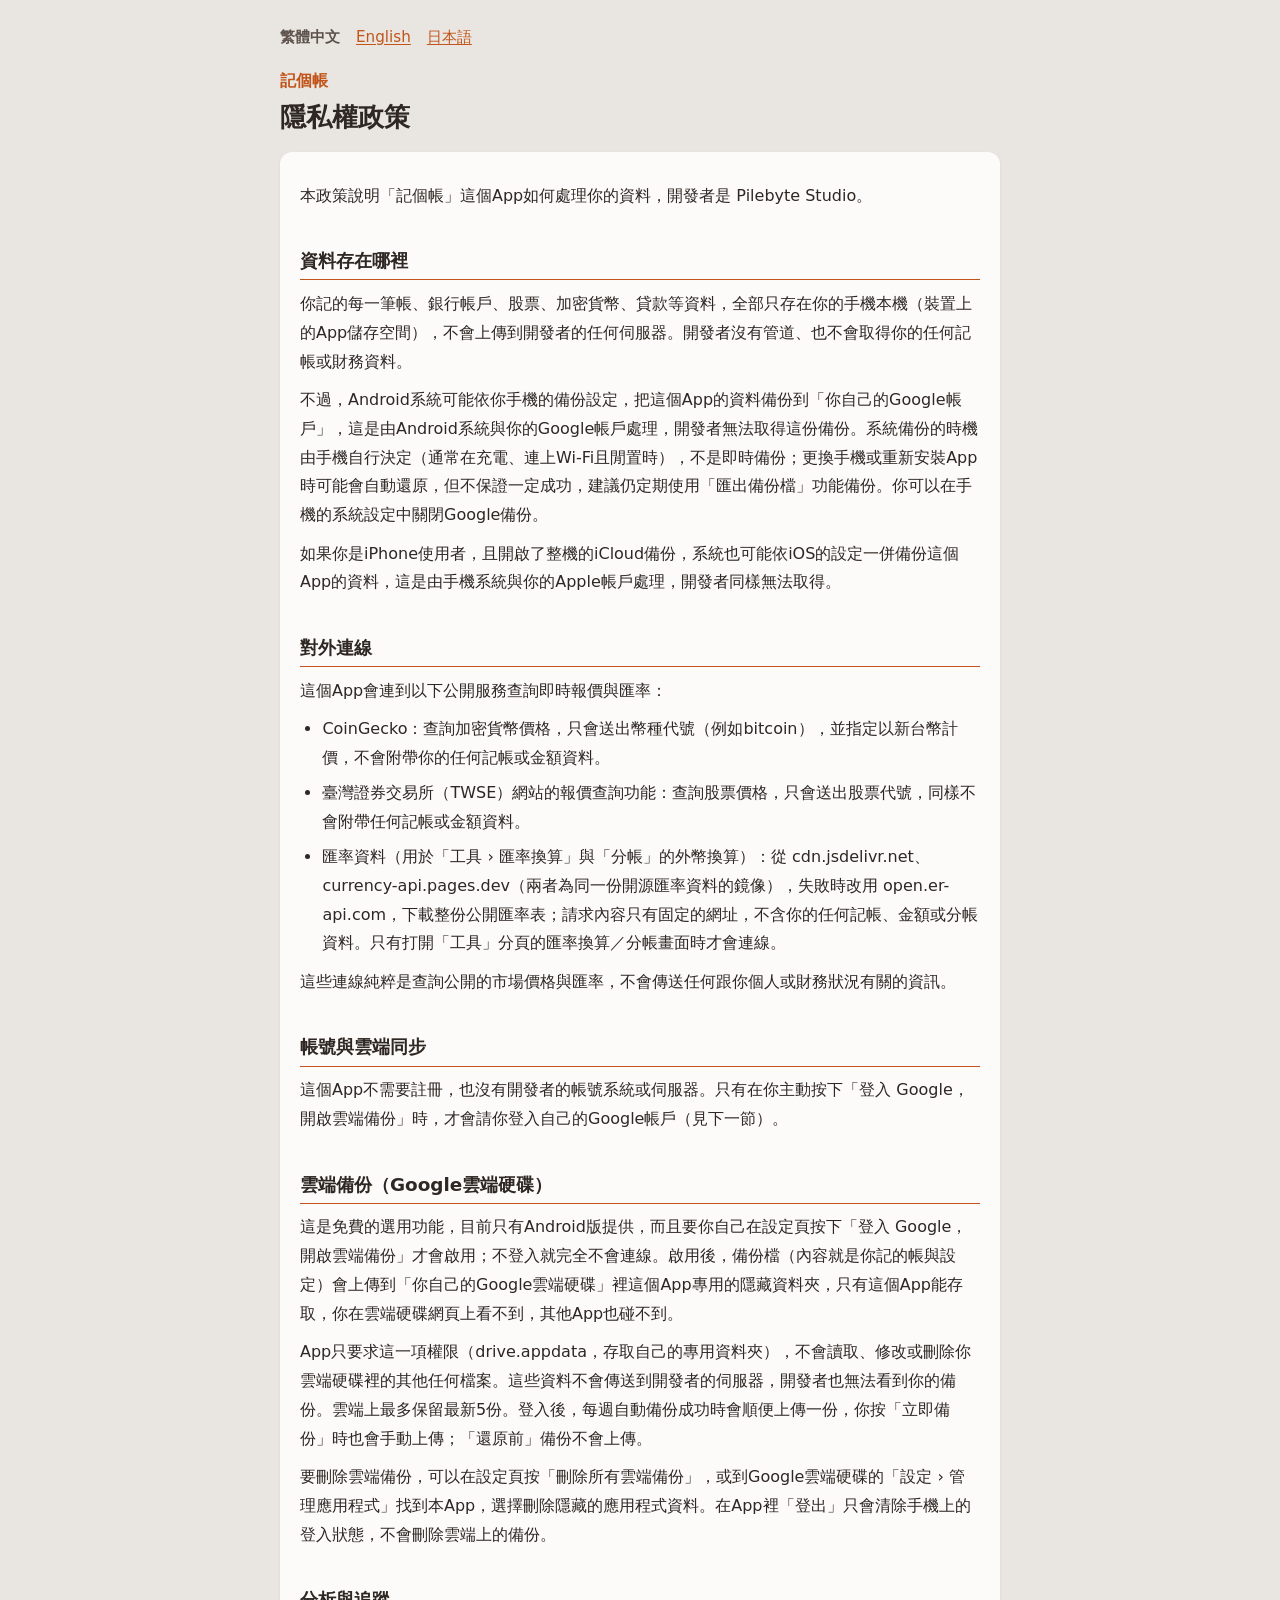
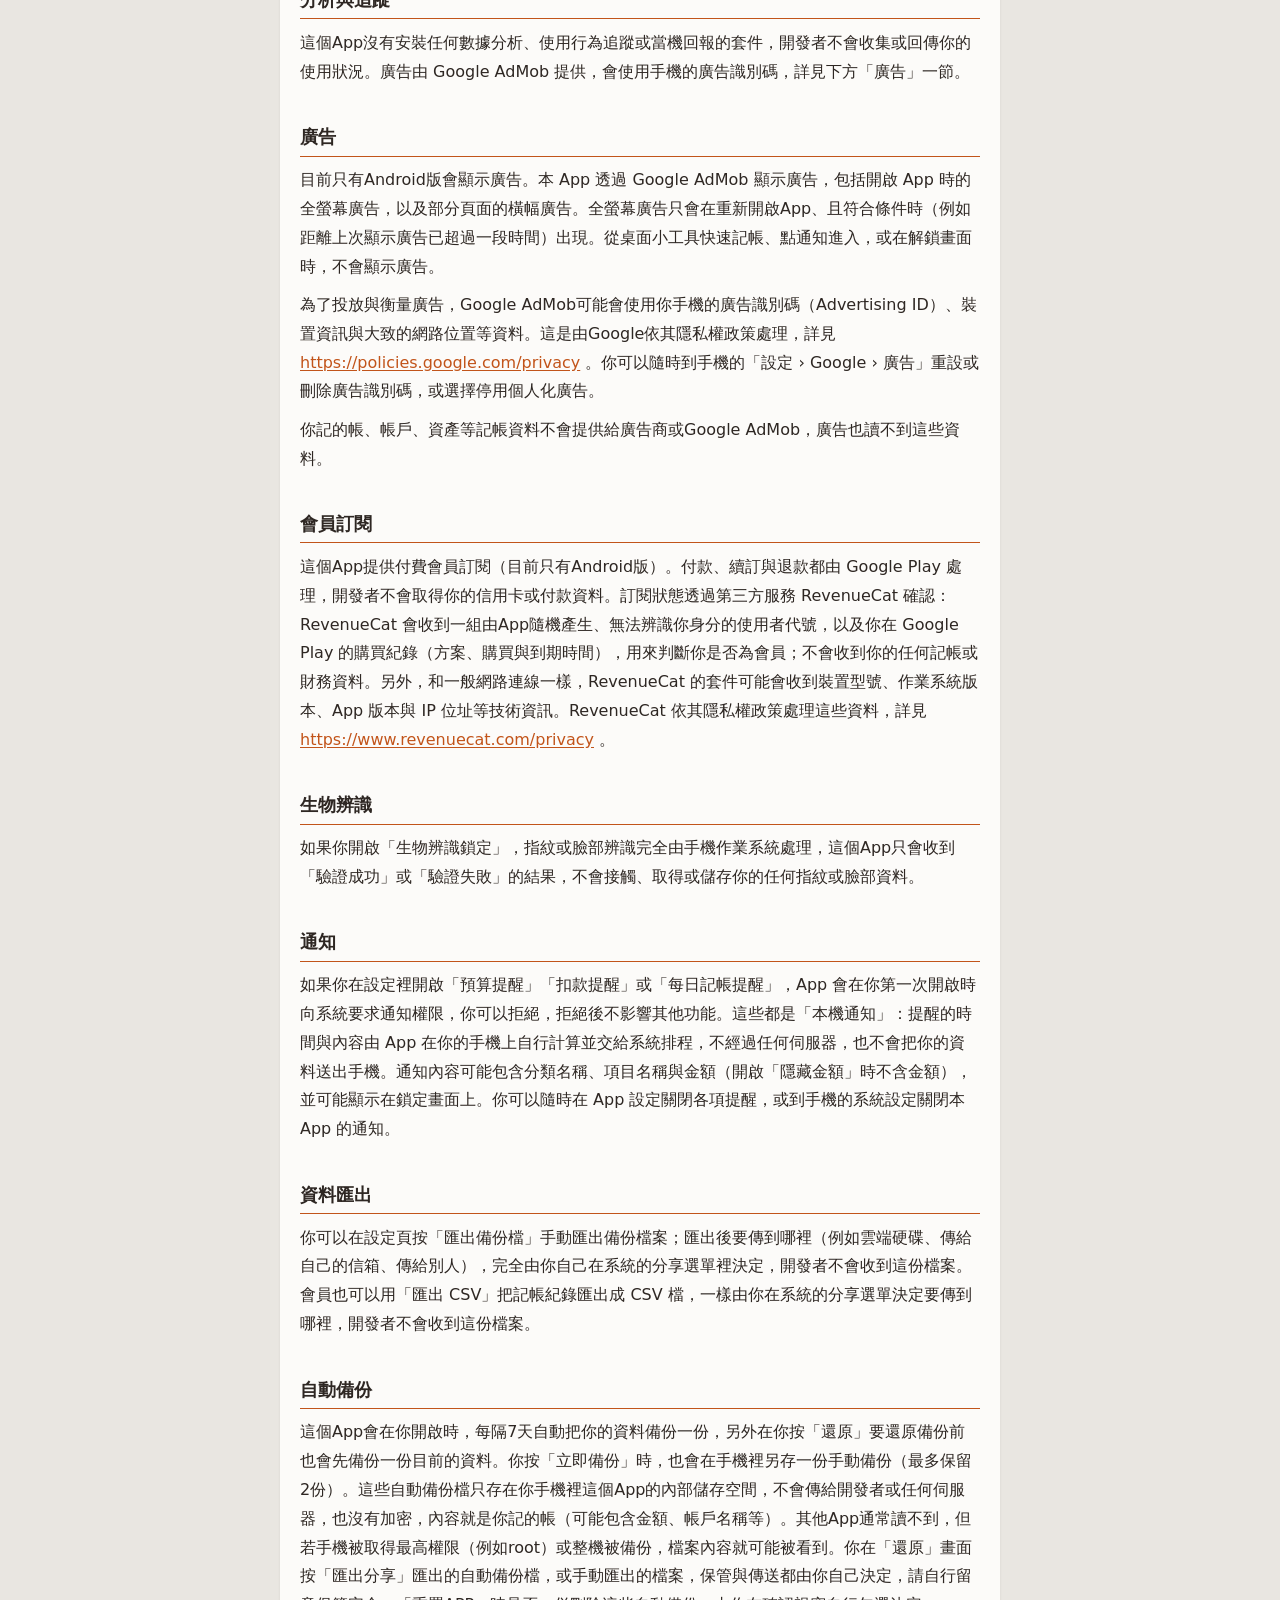
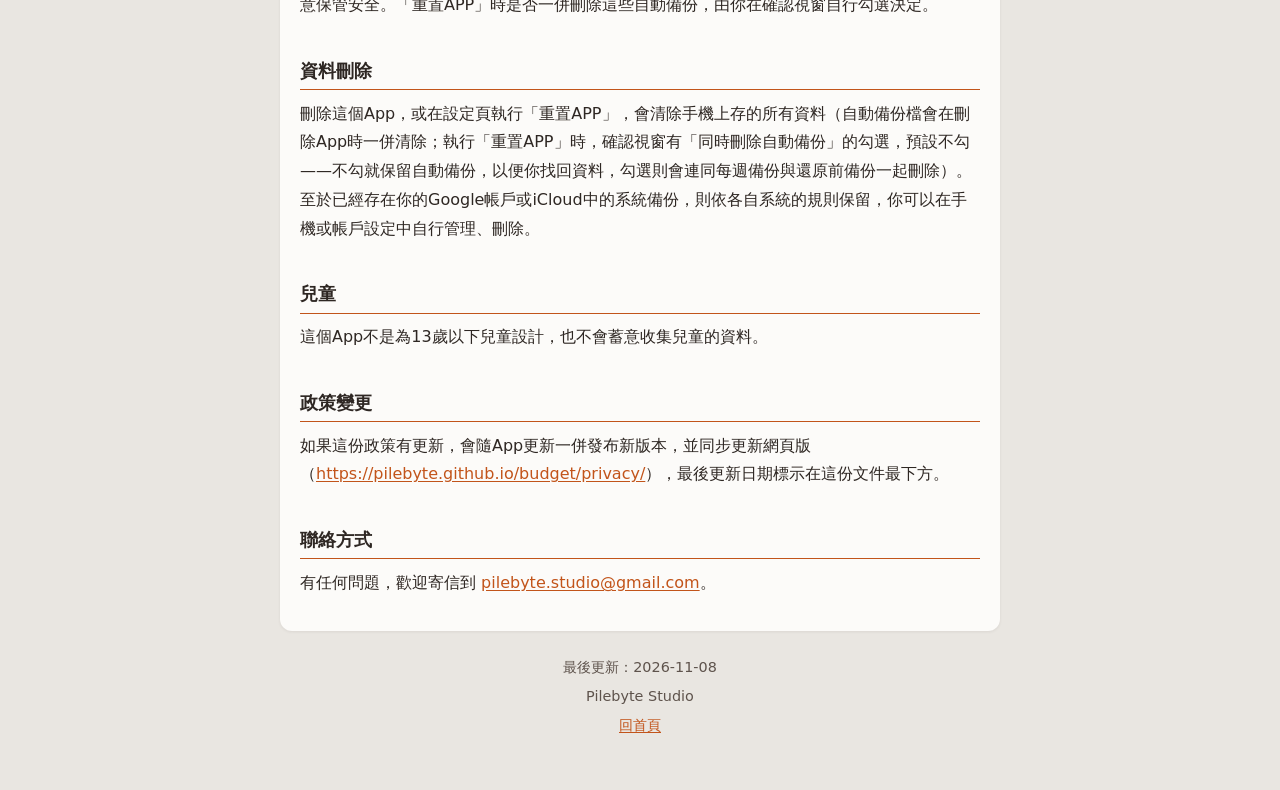
==== budget/privacy/index.html @ ee5a8f71 "上線 Pilebyte 開發者網站：首頁與記個帳三語隱私權政策 Co-Authored-By: Claude Sonnet 5.5 <noreply@anthropic.com>" ====
<!doctype html>
<html lang="zh-Hant">
<head>
<meta charset="utf-8">
<meta name="viewport" content="width=device-width, initial-scale=1">
<title>隱私權政策｜記個帳</title>
<meta name="description" content="記個帳 隱私權政策">
<link rel="canonical" href="https://pilebyte.github.io/budget/privacy/">
<link rel="alternate" hreflang="zh-Hant" href="https://pilebyte.github.io/budget/privacy/">
<link rel="alternate" hreflang="en" href="https://pilebyte.github.io/budget/privacy/en/">
<link rel="alternate" hreflang="ja" href="https://pilebyte.github.io/budget/privacy/ja/">
<link rel="alternate" hreflang="x-default" href="https://pilebyte.github.io/budget/privacy/">
<link rel="stylesheet" href="../../assets/site.css">
</head>
<body>
<header class="page-header">
<nav class="lang-switch" aria-label="Language">
<span aria-current="page">繁體中文</span>
<a href="https://pilebyte.github.io/budget/privacy/en/" hreflang="en" lang="en">English</a>
<a href="https://pilebyte.github.io/budget/privacy/ja/" hreflang="ja" lang="ja">日本語</a>
</nav>
<p class="app-name">記個帳</p>
<h1>隱私權政策</h1>
</header>
<main class="card">
<p>本政策說明「記個帳」這個App如何處理你的資料，開發者是 Pilebyte Studio。</p>
<h2>資料存在哪裡</h2>
<p>你記的每一筆帳、銀行帳戶、股票、加密貨幣、貸款等資料，全部只存在你的手機本機（裝置上的App儲存空間），不會上傳到開發者的任何伺服器。開發者沒有管道、也不會取得你的任何記帳或財務資料。</p>
<p>不過，Android系統可能依你手機的備份設定，把這個App的資料備份到「你自己的Google帳戶」，這是由Android系統與你的Google帳戶處理，開發者無法取得這份備份。系統備份的時機由手機自行決定（通常在充電、連上Wi-Fi且閒置時），不是即時備份；更換手機或重新安裝App時可能會自動還原，但不保證一定成功，建議仍定期使用「匯出備份檔」功能備份。你可以在手機的系統設定中關閉Google備份。</p>
<p>如果你是iPhone使用者，且開啟了整機的iCloud備份，系統也可能依iOS的設定一併備份這個App的資料，這是由手機系統與你的Apple帳戶處理，開發者同樣無法取得。</p>
<h2>對外連線</h2>
<p>這個App會連到以下公開服務查詢即時報價與匯率：</p>
<ul>
<li>CoinGecko：查詢加密貨幣價格，只會送出幣種代號（例如bitcoin），並指定以新台幣計價，不會附帶你的任何記帳或金額資料。</li>
<li>臺灣證券交易所（TWSE）網站的報價查詢功能：查詢股票價格，只會送出股票代號，同樣不會附帶任何記帳或金額資料。</li>
<li>匯率資料（用於「工具 › 匯率換算」與「分帳」的外幣換算）：從 cdn.jsdelivr.net、currency-api.pages.dev（兩者為同一份開源匯率資料的鏡像），失敗時改用 open.er-api.com，下載整份公開匯率表；請求內容只有固定的網址，不含你的任何記帳、金額或分帳資料。只有打開「工具」分頁的匯率換算／分帳畫面時才會連線。</li>
</ul>
<p>這些連線純粹是查詢公開的市場價格與匯率，不會傳送任何跟你個人或財務狀況有關的資訊。</p>
<h2>帳號與雲端同步</h2>
<p>這個App不需要註冊，也沒有開發者的帳號系統或伺服器。只有在你主動按下「登入 Google，開啟雲端備份」時，才會請你登入自己的Google帳戶（見下一節）。</p>
<h2>雲端備份（Google雲端硬碟）</h2>
<p>這是免費的選用功能，目前只有Android版提供，而且要你自己在設定頁按下「登入 Google，開啟雲端備份」才會啟用；不登入就完全不會連線。啟用後，備份檔（內容就是你記的帳與設定）會上傳到「你自己的Google雲端硬碟」裡這個App專用的隱藏資料夾，只有這個App能存取，你在雲端硬碟網頁上看不到，其他App也碰不到。</p>
<p>App只要求這一項權限（drive.appdata，存取自己的專用資料夾），不會讀取、修改或刪除你雲端硬碟裡的其他任何檔案。這些資料不會傳送到開發者的伺服器，開發者也無法看到你的備份。雲端上最多保留最新5份。登入後，每週自動備份成功時會順便上傳一份，你按「立即備份」時也會手動上傳；「還原前」備份不會上傳。</p>
<p>要刪除雲端備份，可以在設定頁按「刪除所有雲端備份」，或到Google雲端硬碟的「設定 › 管理應用程式」找到本App，選擇刪除隱藏的應用程式資料。在App裡「登出」只會清除手機上的登入狀態，不會刪除雲端上的備份。</p>
<h2>分析與追蹤</h2>
<p>這個App沒有安裝任何數據分析、使用行為追蹤或當機回報的套件，開發者不會收集或回傳你的使用狀況。廣告由 Google AdMob 提供，會使用手機的廣告識別碼，詳見下方「廣告」一節。</p>
<h2>廣告</h2>
<p>目前只有Android版會顯示廣告。本 App 透過 Google AdMob 顯示廣告，包括開啟 App 時的全螢幕廣告，以及部分頁面的橫幅廣告。全螢幕廣告只會在重新開啟App、且符合條件時（例如距離上次顯示廣告已超過一段時間）出現。從桌面小工具快速記帳、點通知進入，或在解鎖畫面時，不會顯示廣告。</p>
<p>為了投放與衡量廣告，Google AdMob可能會使用你手機的廣告識別碼（Advertising ID）、裝置資訊與大致的網路位置等資料。這是由Google依其隱私權政策處理，詳見 <a href="https://policies.google.com/privacy">https://policies.google.com/privacy</a> 。你可以隨時到手機的「設定 › Google › 廣告」重設或刪除廣告識別碼，或選擇停用個人化廣告。</p>
<p>你記的帳、帳戶、資產等記帳資料不會提供給廣告商或Google AdMob，廣告也讀不到這些資料。</p>
<h2>會員訂閱</h2>
<p>這個App提供付費會員訂閱（目前只有Android版）。付款、續訂與退款都由 Google Play 處理，開發者不會取得你的信用卡或付款資料。訂閱狀態透過第三方服務 RevenueCat 確認：RevenueCat 會收到一組由App隨機產生、無法辨識你身分的使用者代號，以及你在 Google Play 的購買紀錄（方案、購買與到期時間），用來判斷你是否為會員；不會收到你的任何記帳或財務資料。另外，和一般網路連線一樣，RevenueCat 的套件可能會收到裝置型號、作業系統版本、App 版本與 IP 位址等技術資訊。RevenueCat 依其隱私權政策處理這些資料，詳見 <a href="https://www.revenuecat.com/privacy">https://www.revenuecat.com/privacy</a> 。</p>
<h2>生物辨識</h2>
<p>如果你開啟「生物辨識鎖定」，指紋或臉部辨識完全由手機作業系統處理，這個App只會收到「驗證成功」或「驗證失敗」的結果，不會接觸、取得或儲存你的任何指紋或臉部資料。</p>
<h2>通知</h2>
<p>如果你在設定裡開啟「預算提醒」「扣款提醒」或「每日記帳提醒」，App 會在你第一次開啟時向系統要求通知權限，你可以拒絕，拒絕後不影響其他功能。這些都是「本機通知」：提醒的時間與內容由 App 在你的手機上自行計算並交給系統排程，不經過任何伺服器，也不會把你的資料送出手機。通知內容可能包含分類名稱、項目名稱與金額（開啟「隱藏金額」時不含金額），並可能顯示在鎖定畫面上。你可以隨時在 App 設定關閉各項提醒，或到手機的系統設定關閉本 App 的通知。</p>
<h2>資料匯出</h2>
<p>你可以在設定頁按「匯出備份檔」手動匯出備份檔案；匯出後要傳到哪裡（例如雲端硬碟、傳給自己的信箱、傳給別人），完全由你自己在系統的分享選單裡決定，開發者不會收到這份檔案。會員也可以用「匯出 CSV」把記帳紀錄匯出成 CSV 檔，一樣由你在系統的分享選單決定要傳到哪裡，開發者不會收到這份檔案。</p>
<h2>自動備份</h2>
<p>這個App會在你開啟時，每隔7天自動把你的資料備份一份，另外在你按「還原」要還原備份前也會先備份一份目前的資料。你按「立即備份」時，也會在手機裡另存一份手動備份（最多保留2份）。這些自動備份檔只存在你手機裡這個App的內部儲存空間，不會傳給開發者或任何伺服器，也沒有加密，內容就是你記的帳（可能包含金額、帳戶名稱等）。其他App通常讀不到，但若手機被取得最高權限（例如root）或整機被備份，檔案內容就可能被看到。你在「還原」畫面按「匯出分享」匯出的自動備份檔，或手動匯出的檔案，保管與傳送都由你自己決定，請自行留意保管安全。「重置APP」時是否一併刪除這些自動備份，由你在確認視窗自行勾選決定。</p>
<h2>資料刪除</h2>
<p>刪除這個App，或在設定頁執行「重置APP」，會清除手機上存的所有資料（自動備份檔會在刪除App時一併清除；執行「重置APP」時，確認視窗有「同時刪除自動備份」的勾選，預設不勾——不勾就保留自動備份，以便你找回資料，勾選則會連同每週備份與還原前備份一起刪除）。至於已經存在你的Google帳戶或iCloud中的系統備份，則依各自系統的規則保留，你可以在手機或帳戶設定中自行管理、刪除。</p>
<h2>兒童</h2>
<p>這個App不是為13歲以下兒童設計，也不會蓄意收集兒童的資料。</p>
<h2>政策變更</h2>
<p>如果這份政策有更新，會隨App更新一併發布新版本，並同步更新網頁版（<a href="https://pilebyte.github.io/budget/privacy/">https://pilebyte.github.io/budget/privacy/</a>），最後更新日期標示在這份文件最下方。</p>
<h2>聯絡方式</h2>
<p>有任何問題，歡迎寄信到 <a href="mailto:pilebyte.studio@gmail.com">pilebyte.studio@gmail.com</a>。</p>
</main>
<footer class="page-footer">
<p>最後更新：2026-11-08</p>
<p>Pilebyte Studio</p>
<p><a href="../../">回首頁</a></p>
</footer>
</body>
</html>
---- assets/site.css ----
/* Pilebyte Studio 網站共用樣式：無外部字型、無外部資源 */
:root {
  --bg: #E9E6E1;
  --card: #FCFBF9;
  --text: #2E2723;
  --muted: #5E534C;
  --accent: #C2541A;
}
* { box-sizing: border-box; }
html { -webkit-text-size-adjust: 100%; }
body {
  margin: 0;
  padding: 24px 16px 48px;
  background: var(--bg);
  color: var(--text);
  font-family: system-ui, -apple-system, "Segoe UI", "Noto Sans TC", "PingFang TC", "Microsoft JhengHei", "Noto Sans JP", "Hiragino Sans", "Yu Gothic", Roboto, "Helvetica Neue", Arial, sans-serif;
  font-size: 16px;
  line-height: 1.8;
  overflow-wrap: anywhere;
}
header, main, footer { max-width: 720px; margin: 0 auto; }
a { color: var(--accent); text-underline-offset: 2px; }
a:focus-visible { outline: 2px solid var(--accent); outline-offset: 2px; }
h1 { font-size: 1.6rem; line-height: 1.4; margin: 4px 0 8px; }
h2 {
  font-size: 1.15rem;
  line-height: 1.5;
  margin: 2em 0 0.4em;
  padding-bottom: 0.25em;
  border-bottom: 1px solid var(--accent);
}
h2:first-child { margin-top: 0; }
p { margin: 0.6em 0; }
ul { margin: 0.6em 0; padding-left: 1.4em; }
li { margin: 0.4em 0; }
.card {
  background: var(--card);
  border-radius: 12px;
  padding: 20px 20px 24px;
  box-shadow: 0 1px 3px rgba(46, 39, 35, 0.08);
}
.page-header { margin-bottom: 16px; }
.lang-switch { display: flex; flex-wrap: wrap; gap: 8px 16px; font-size: 0.95rem; margin-bottom: 16px; }
.lang-switch span { color: var(--muted); font-weight: 700; }
.app-name { margin: 0; color: var(--accent); font-weight: 700; }
.page-footer { margin-top: 24px; color: var(--muted); font-size: 0.9rem; text-align: center; }
.page-footer p { margin: 0.2em 0; }
.tagline { color: var(--muted); margin: 0; }
.app-card { display: flex; gap: 16px; align-items: flex-start; margin-top: 24px; }
.app-card img { width: 72px; height: 72px; border-radius: 16px; flex: none; }
.app-card h2 { border: 0; padding: 0; margin: 0 0 4px; }
.app-card p { margin: 0.2em 0; }
.app-links { display: flex; flex-wrap: wrap; gap: 4px 16px; margin-top: 8px; font-size: 0.95rem; }
@media (max-width: 480px) {
  body { padding: 16px 12px 40px; }
  .card { padding: 16px 16px 20px; }
  h1 { font-size: 1.4rem; }
}
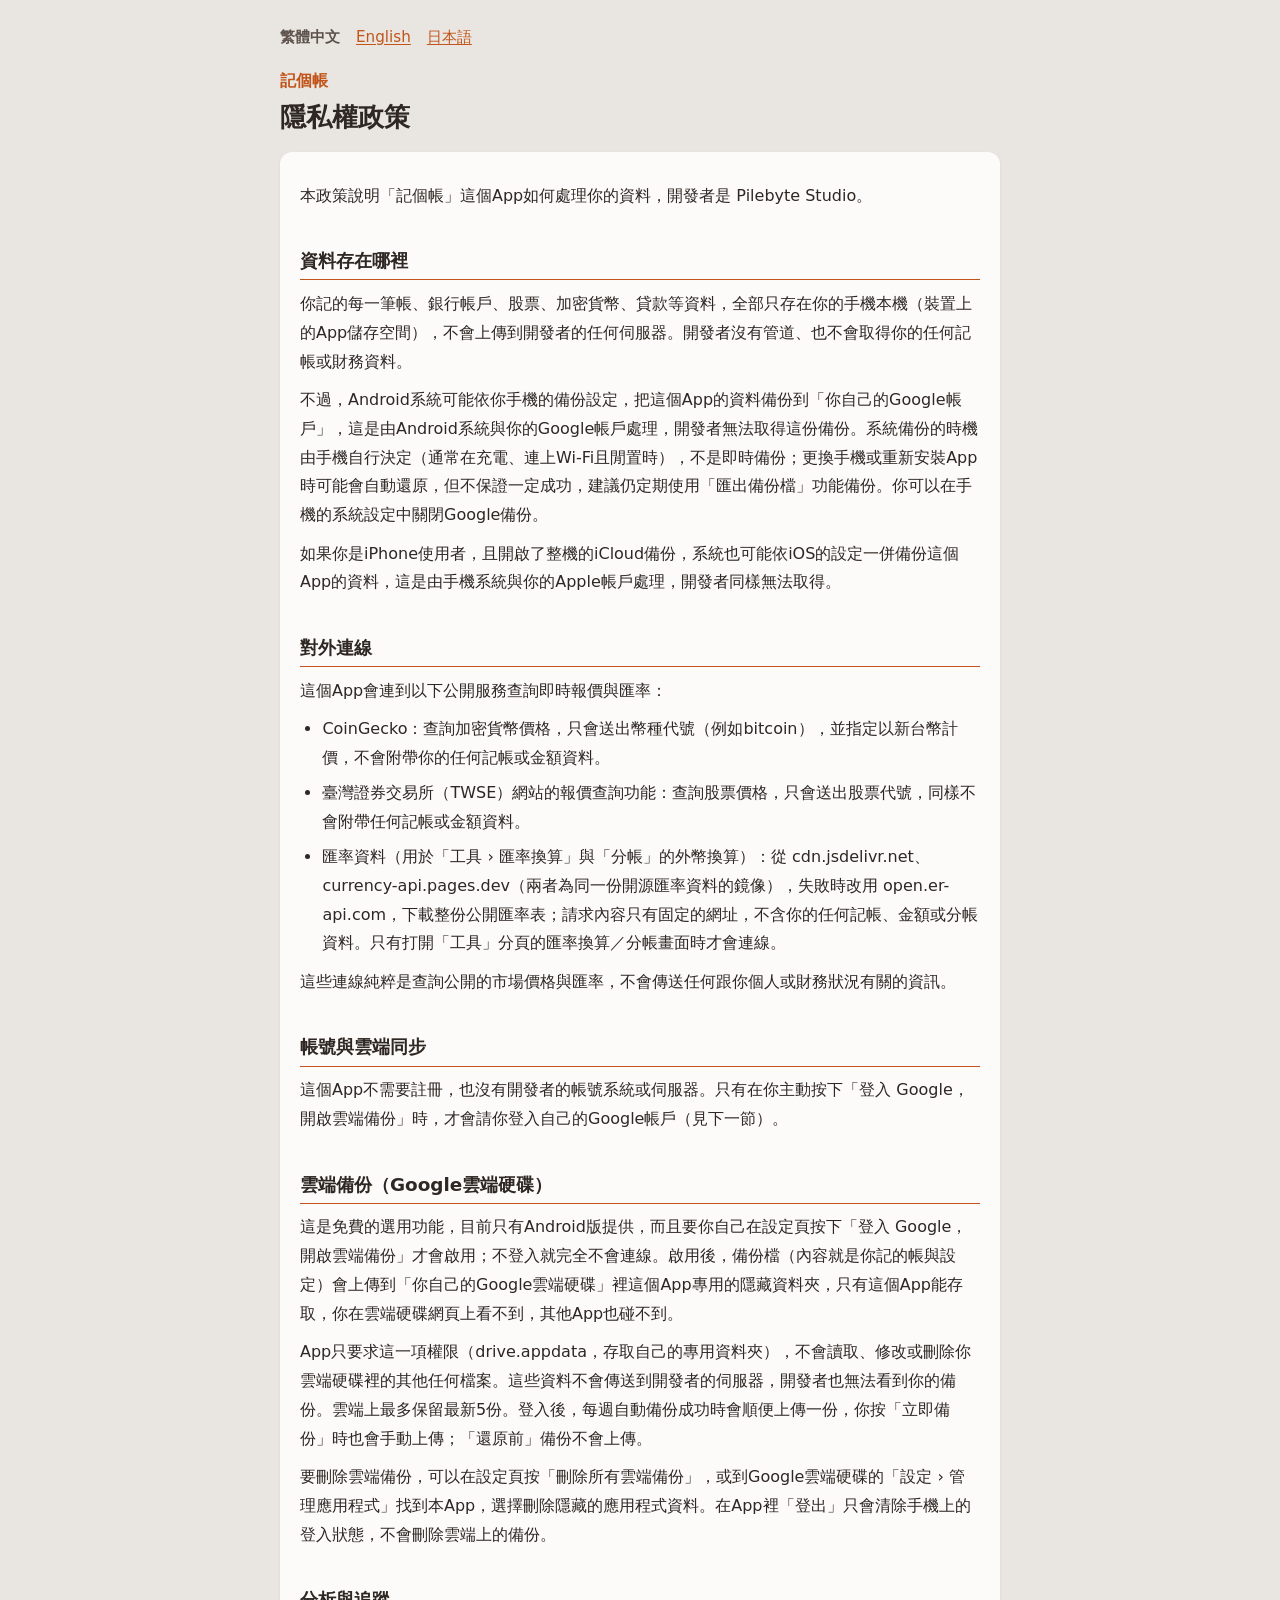
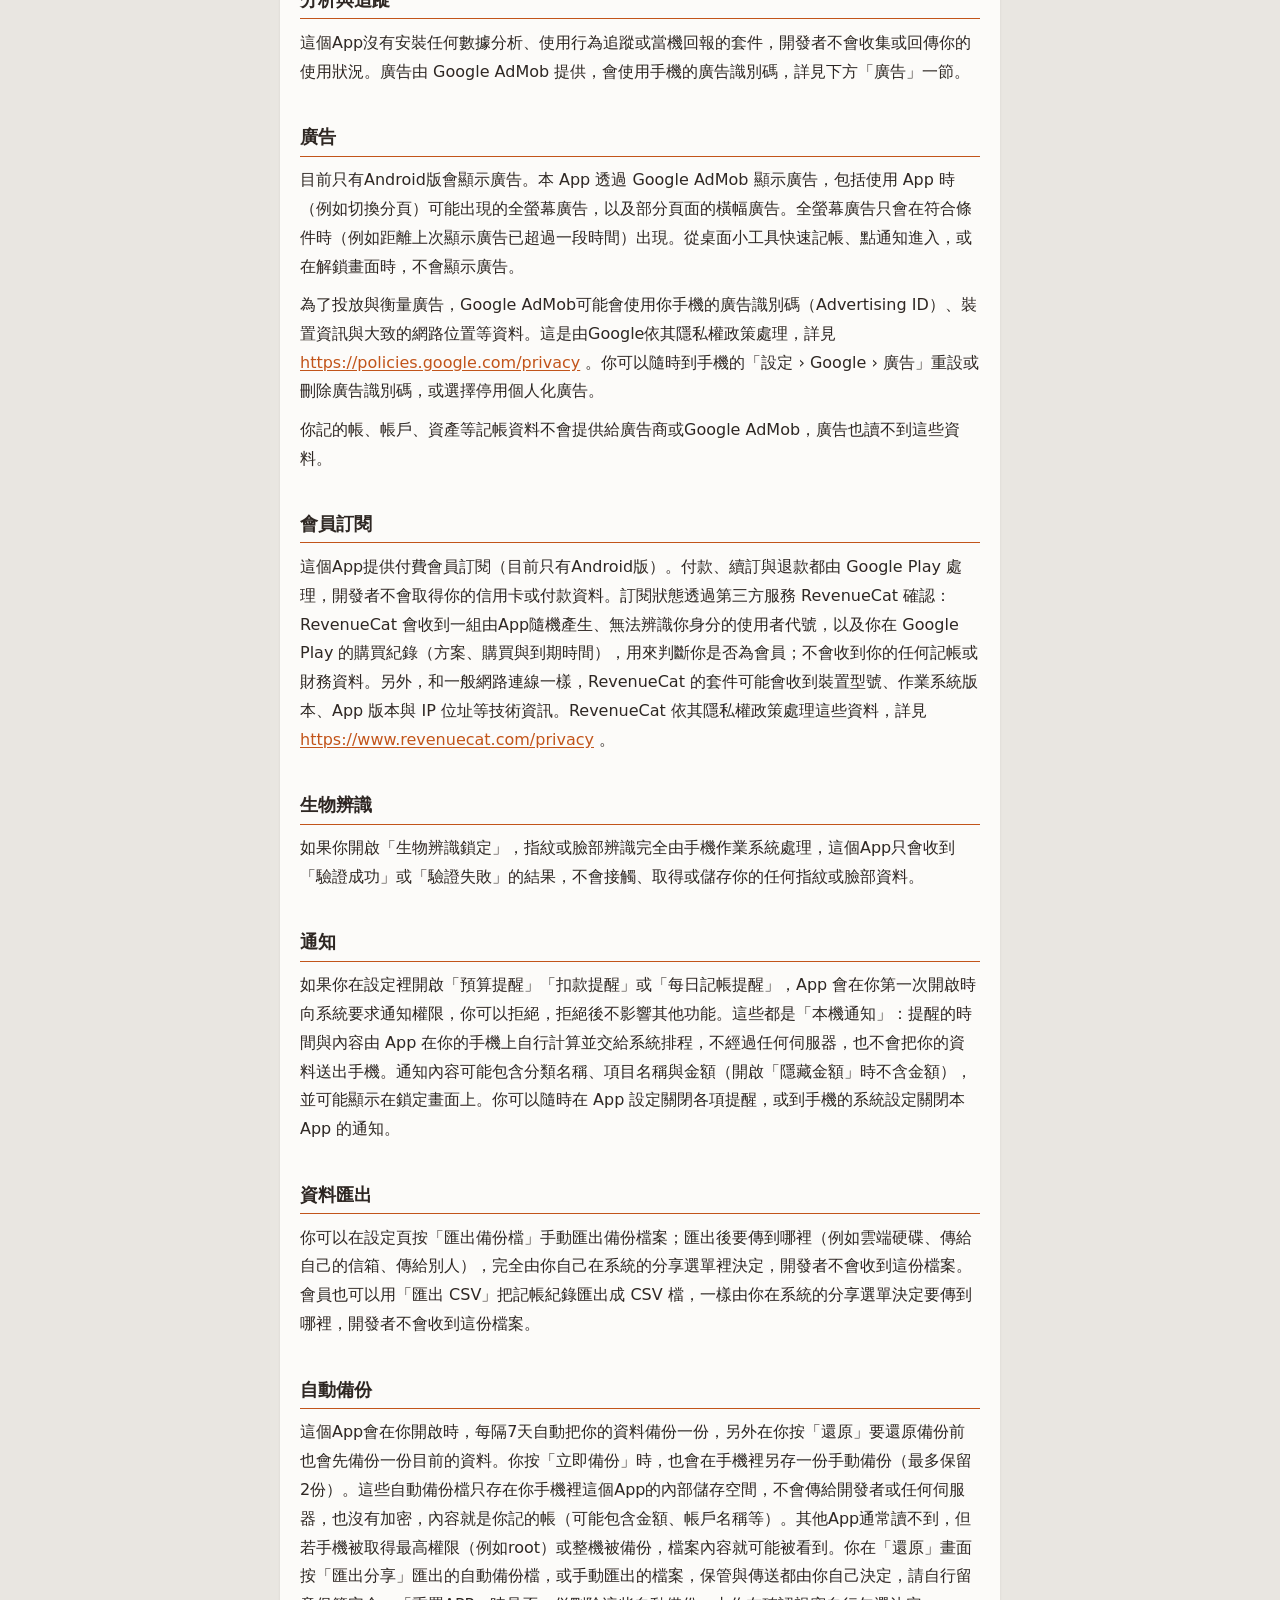
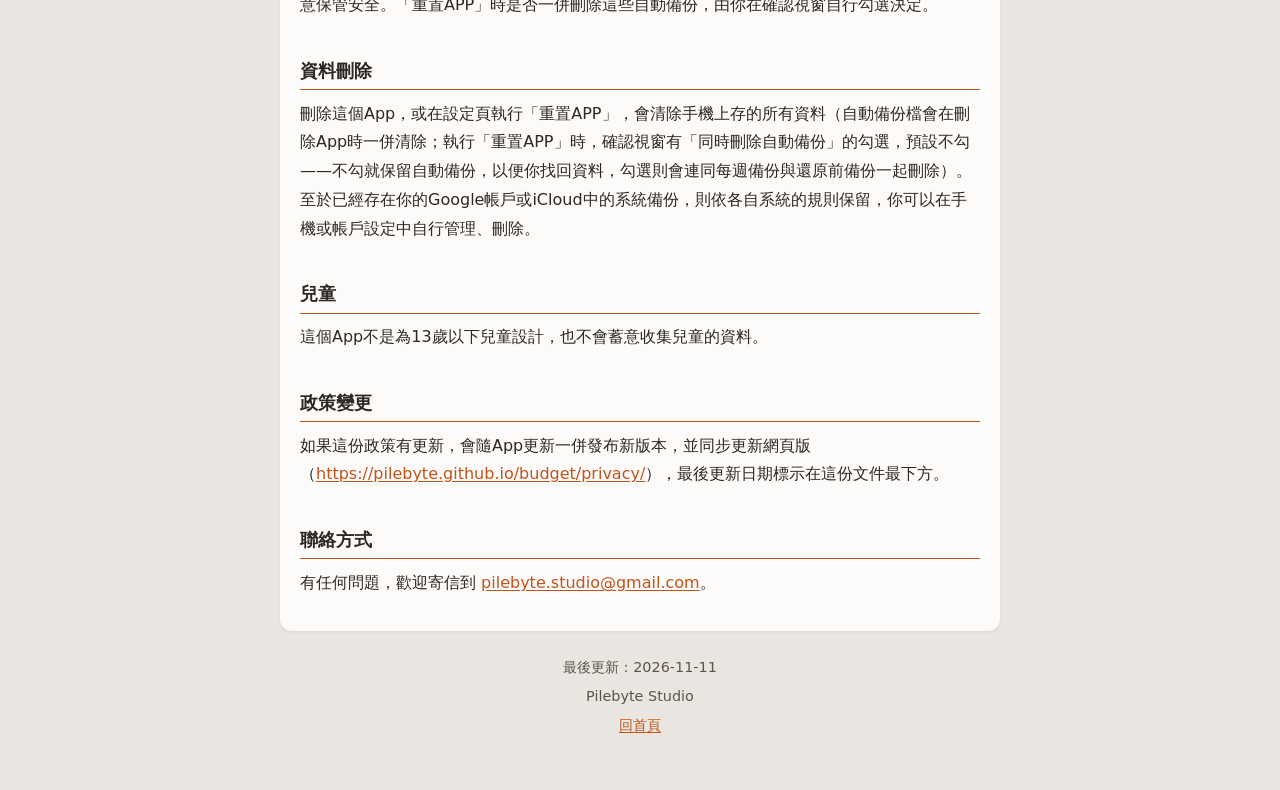
==== commit 551d1bc9: "隱私權政策：全螢幕廣告措辭調整，更新日期 2026-11-11" ====
--- a/budget/privacy/index.html
+++ b/budget/privacy/index.html
@@ -45,7 +45,7 @@
 <h2>分析與追蹤</h2>
 <p>這個App沒有安裝任何數據分析、使用行為追蹤或當機回報的套件，開發者不會收集或回傳你的使用狀況。廣告由 Google AdMob 提供，會使用手機的廣告識別碼，詳見下方「廣告」一節。</p>
 <h2>廣告</h2>
-<p>目前只有Android版會顯示廣告。本 App 透過 Google AdMob 顯示廣告，包括開啟 App 時的全螢幕廣告，以及部分頁面的橫幅廣告。全螢幕廣告只會在重新開啟App、且符合條件時（例如距離上次顯示廣告已超過一段時間）出現。從桌面小工具快速記帳、點通知進入，或在解鎖畫面時，不會顯示廣告。</p>
+<p>目前只有Android版會顯示廣告。本 App 透過 Google AdMob 顯示廣告，包括使用 App 時（例如切換分頁）可能出現的全螢幕廣告，以及部分頁面的橫幅廣告。全螢幕廣告只會在符合條件時（例如距離上次顯示廣告已超過一段時間）出現。從桌面小工具快速記帳、點通知進入，或在解鎖畫面時，不會顯示廣告。</p>
 <p>為了投放與衡量廣告，Google AdMob可能會使用你手機的廣告識別碼（Advertising ID）、裝置資訊與大致的網路位置等資料。這是由Google依其隱私權政策處理，詳見 <a href="https://policies.google.com/privacy">https://policies.google.com/privacy</a> 。你可以隨時到手機的「設定 › Google › 廣告」重設或刪除廣告識別碼，或選擇停用個人化廣告。</p>
 <p>你記的帳、帳戶、資產等記帳資料不會提供給廣告商或Google AdMob，廣告也讀不到這些資料。</p>
 <h2>會員訂閱</h2>
@@ -68,7 +68,7 @@
 <p>有任何問題，歡迎寄信到 <a href="mailto:pilebyte.studio@gmail.com">pilebyte.studio@gmail.com</a>。</p>
 </main>
 <footer class="page-footer">
-<p>最後更新：2026-11-08</p>
+<p>最後更新：2026-11-11</p>
 <p>Pilebyte Studio</p>
 <p><a href="../../">回首頁</a></p>
 </footer>
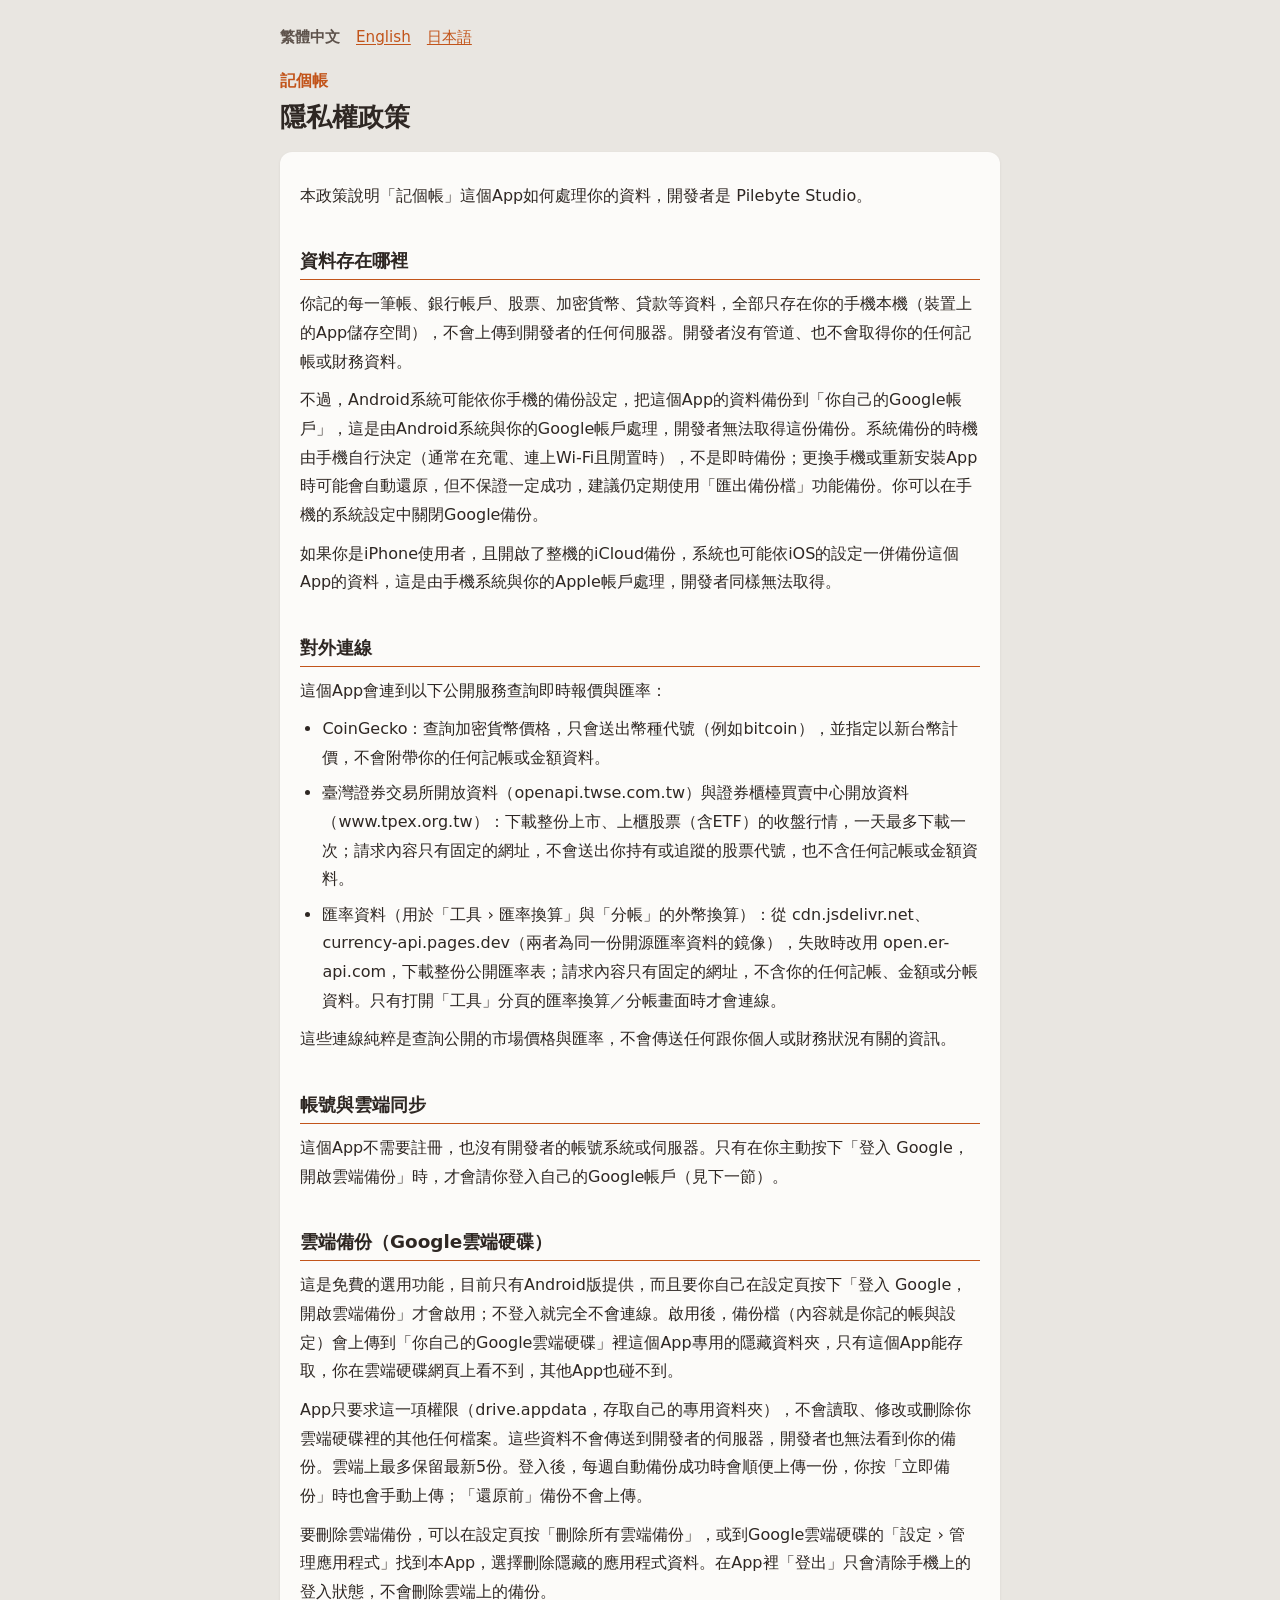
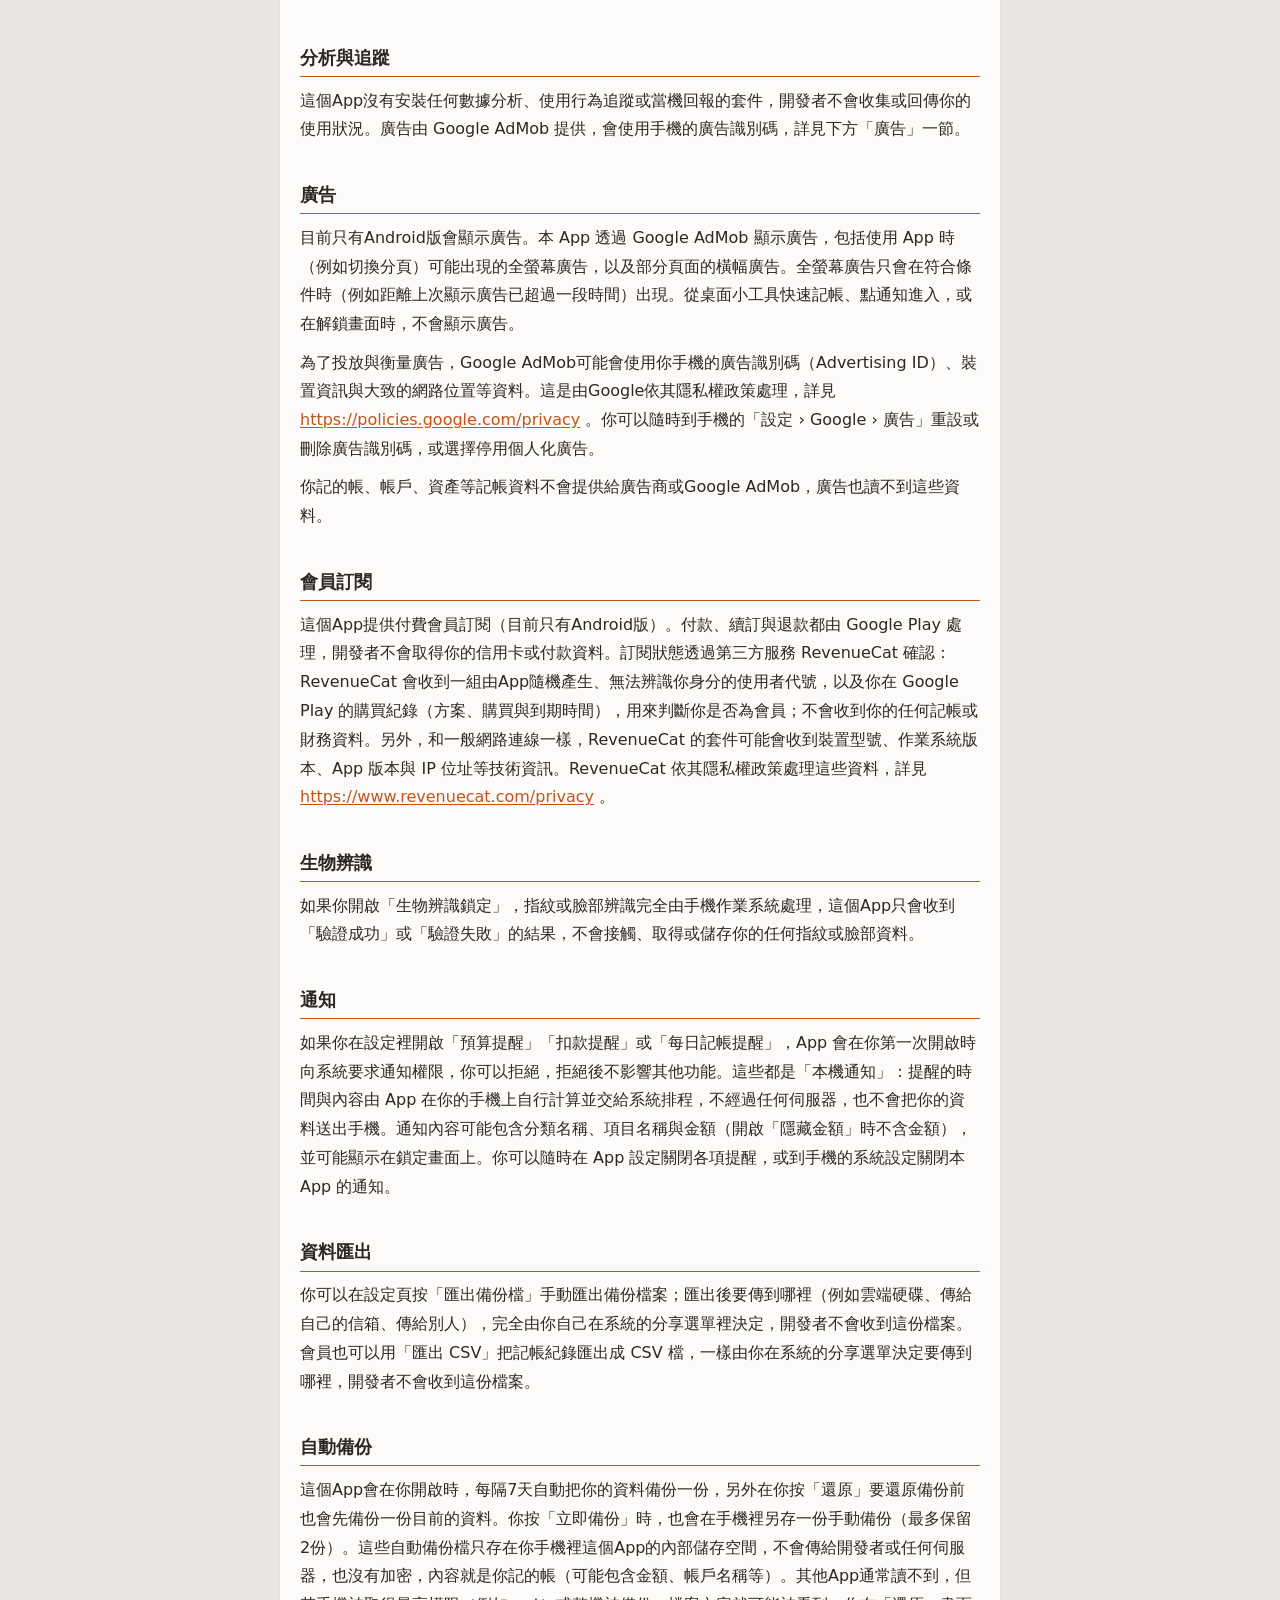
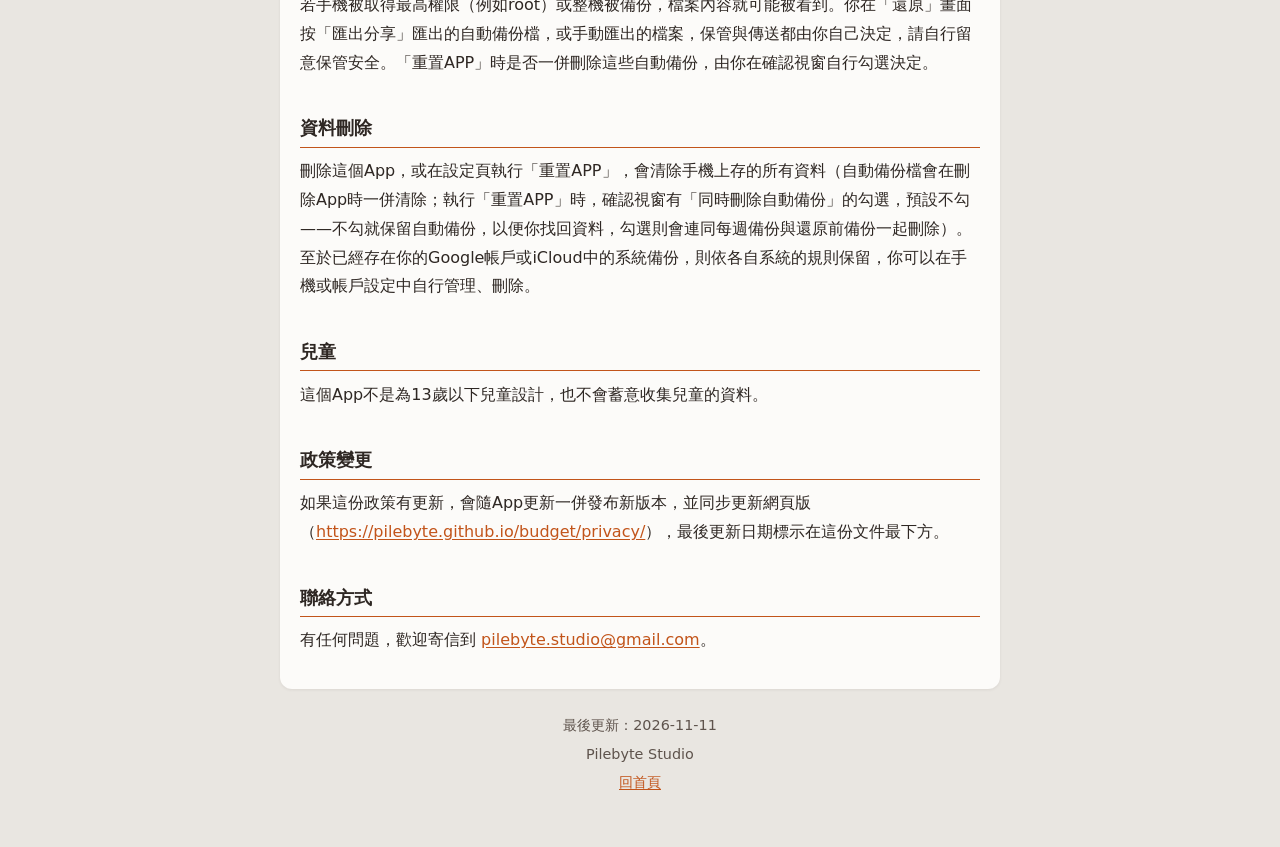
==== commit 7b329cdd: "隱私權政策：台股報價改用證交所與櫃買中心開放資料" ====
--- a/budget/privacy/index.html
+++ b/budget/privacy/index.html
@@ -32,7 +32,7 @@
 <p>這個App會連到以下公開服務查詢即時報價與匯率：</p>
 <ul>
 <li>CoinGecko：查詢加密貨幣價格，只會送出幣種代號（例如bitcoin），並指定以新台幣計價，不會附帶你的任何記帳或金額資料。</li>
-<li>臺灣證券交易所（TWSE）網站的報價查詢功能：查詢股票價格，只會送出股票代號，同樣不會附帶任何記帳或金額資料。</li>
+<li>臺灣證券交易所開放資料（openapi.twse.com.tw）與證券櫃檯買賣中心開放資料（www.tpex.org.tw）：下載整份上市、上櫃股票（含ETF）的收盤行情，一天最多下載一次；請求內容只有固定的網址，不會送出你持有或追蹤的股票代號，也不含任何記帳或金額資料。</li>
 <li>匯率資料（用於「工具 › 匯率換算」與「分帳」的外幣換算）：從 cdn.jsdelivr.net、currency-api.pages.dev（兩者為同一份開源匯率資料的鏡像），失敗時改用 open.er-api.com，下載整份公開匯率表；請求內容只有固定的網址，不含你的任何記帳、金額或分帳資料。只有打開「工具」分頁的匯率換算／分帳畫面時才會連線。</li>
 </ul>
 <p>這些連線純粹是查詢公開的市場價格與匯率，不會傳送任何跟你個人或財務狀況有關的資訊。</p>
